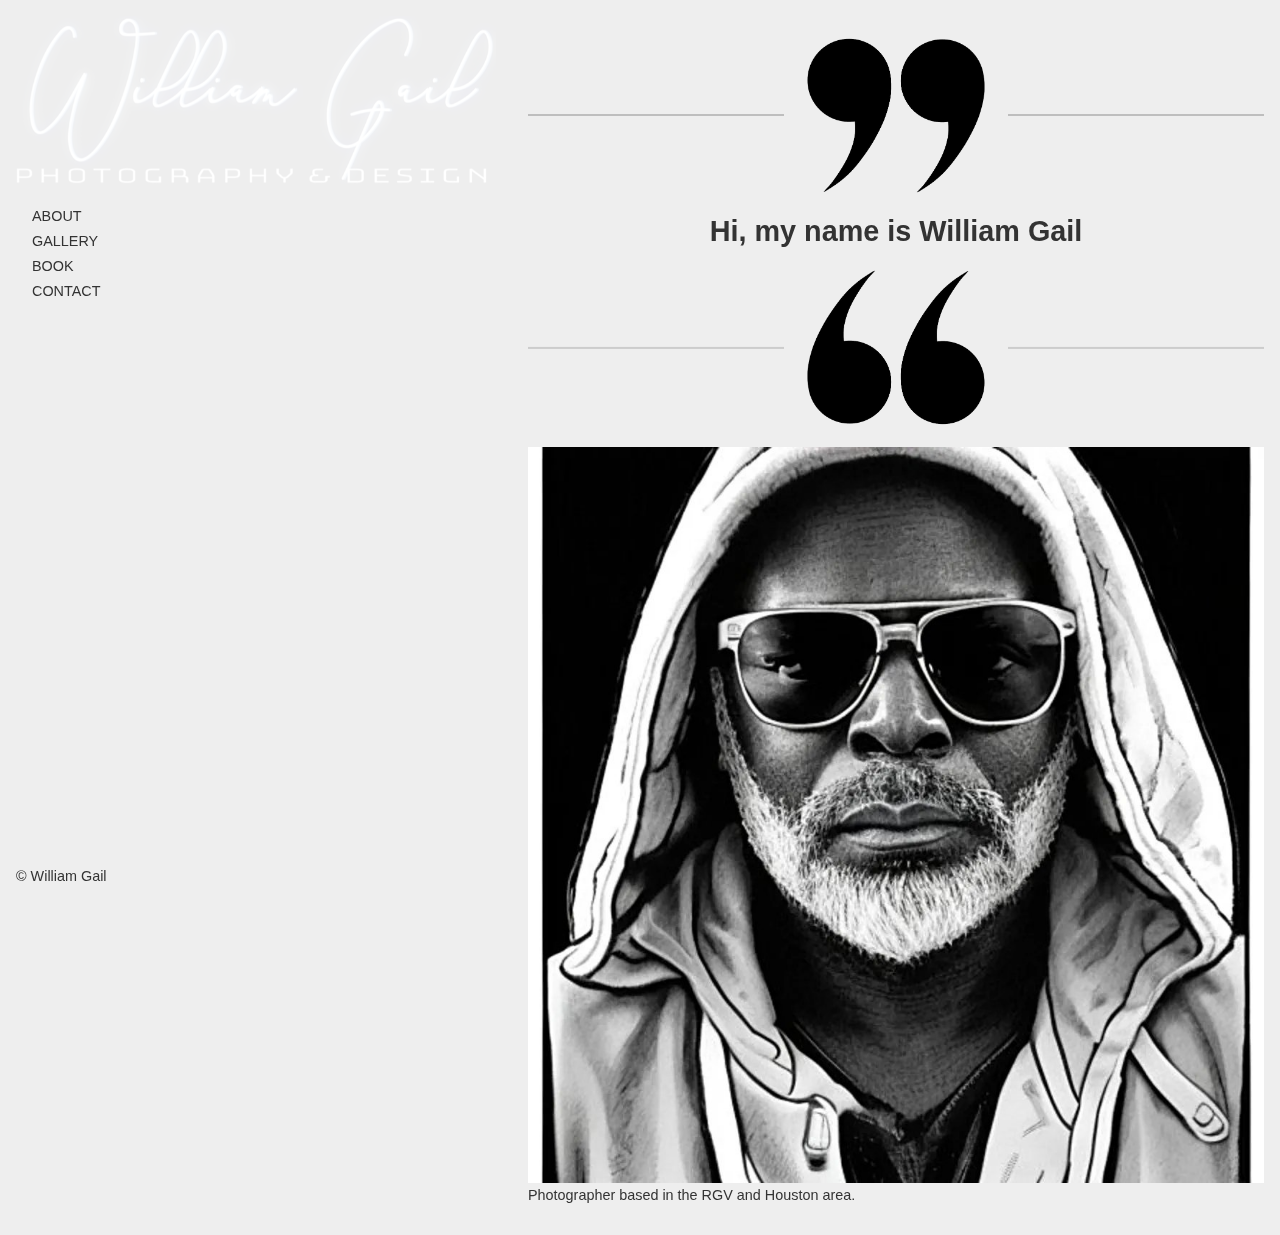
==== about.html @ f0169b49 "init" ====
<html lang="en">
<head>
    <meta charset="UTF-8">
    <meta name="viewport" content="width=device-width, initial-scale=1.0">
    <title>About | William Gail Photography & Design</title>
    <link rel="stylesheet" href="style.css">
</head>
<body class="sidepage">
    <header>
        <div class="logo-container difference">
            <a href="index.html">
                <img class="logo" src="photos/logo.jpg" alt="William Gail Photography and Design Logo">
            </a>
        </div>
        <nav>
            <ul class="nav-link">
                <li><a href="about.html">about</a></li>
                <li><a href="gallery.html">gallery</a></li>
                <li><a href="book.html">book</a></li>
                <li><a href="contact.html">contact</a></li>
            </ul>
        </nav>
    </header>
    <main id="contact-main">
        <section class="about-introduction">
            <div class="quote-divisor">
                <div class="divisor"></div>
                <img src="photos/quote.png" alt="quote">
                <div class="divisor"></div>
            </div>
            <h1 class="center">Hi, my name is William Gail</h1>
            <div class="quote-divisor close-quote">
                <div class="divisor"></div>
                <img src="photos/quote.png" alt="quote">
                <div class="divisor"></div>
            </div>
            <img src="photos/WilliamGailHeadshot.jpg" alt="headshot of William Gail">
            <p>Photographer based in the RGV and Houston area.</p>
        </section>
    </main>
    <footer><p class="copyright">&copy; William Gail</p></footer>
</body>
</html>
---- style.css ----
:root {
    --coal: #333;
    --mediumgray: #ccc;
    --quartz: #eee;
}
*, *::before, *::after {
    padding: 0;
    margin: 0;
    box-sizing: border-box;
}
body {
    font-family: sans-serif;
    font-size: 1.12rem;
    background-color: var(--coal);
    overflow: clip;
    color: var(--quartz);
}
header, nav {
    padding: 1rem;
}
footer {
    padding-inline: 1rem;
}
a, a:active, a:visited {
    color: inherit;
    text-decoration: none;
}
img {
    max-width: 100%;
}

li::marker {
    color: transparent;
}

h1, h2, h3 {
    margin-block: 0.25rem;
}
p {
    margin-block: 0.25rem 1rem;
}

.nav-link li{
    margin-block: 0.55rem;
}
.nav-link a {
    position: relative;
    text-transform: uppercase;
}
.nav-link a::after {
    content: '';
    position: absolute;
    background-color: var(--quartz);
    height: 2px;
    width: 0%;
    left: 0;
    bottom: 0;
    transition: width 500ms ease-in-out;
}
.nav-link a:hover::after {
    width: 100%;
}
.nav-link a:not(:hover)::after {
    transition: width 500ms ease-in-out;
}
.hide {
    opacity: 0;
}
.logo {
    object-fit: scale-down;
}
.screen {
    mix-blend-mode: screen;
}
.divisor-sm {
    width: 30%;
    height: 2px;
    background-color: var(--mediumgray);
    mix-blend-mode: multiply;
}
.divisor {
    width: 100%;
    height: 2px;
    background-color: var(--mediumgray);
    mix-blend-mode: multiply;
}
.center {
    text-align: center;
}
.quote-divisor {
    display: flex;
    align-items: center;
    margin-block: 0.75rem;
}
.quote-divisor img {
    width: 30.33%;
}
.close-quote {
    transform: rotate(180deg);
}
#mainpage-gallery {
    display: grid;
    height: 100%;
    width: 100%;
    grid-template-rows: 1 auto;
    grid-template-columns: 1 auto;
}
#mainpage-gallery img {
    grid-row: 1;
    grid-column: 1;
    min-width: 100%;
    min-height: 100%;
    transition: opacity 500ms;
    object-fit: cover;
}
#mainpage {
    height: 100%;
    width: 100%;
    display: grid;
    grid-template-columns: 100%;
    grid-template-rows: 35%, 35%, 30%;
}
#mainpage header {
    grid-row: 1;
    grid-column: 1;
    width: 55%;
    height: 55%;

    display: flex;
    flex-direction: column;
    gap: 1.15rem;
    z-index: 10;
}
#mainpage nav {
    grid-row: 2;
    grid-column: 1;
    z-index: 10;
    background-image: linear-gradient(90deg, rgba(0, 0, 0, 0.15) 10%, transparent 45%);
}

#mainpage main {
    grid-row: 1/4;
    grid-column: 1;
}

#mainpage footer {
    grid-row: 3;
    grid-column: 1;
    position: absolute;
    bottom: 0;
}

.sidepage {
    background-color: var(--quartz);
    color: var(--coal);

    display: grid;
    grid-template-columns: 40% 60%;
    grid-template-rows: 1;
    font-size: 0.90rem;

    height: 100%;
    width: 100%;
}
.difference {
    mix-blend-mode: screen;
}
.sidepage header{
    display: flex;
    flex-direction: column;
    grid-row: 1;
    grid-column: 1;
    height: 100%;
}

.sidepage main {
    height: 100%;
    width: 100%;
    padding: 1rem;
    grid-row: 1;
    grid-column: 2;
}
.sidepage footer {
    grid-row: 1;
    grid-column: 1;
    z-index: 5;
    position: absolute;
    bottom: 0;
    left: 0;
}
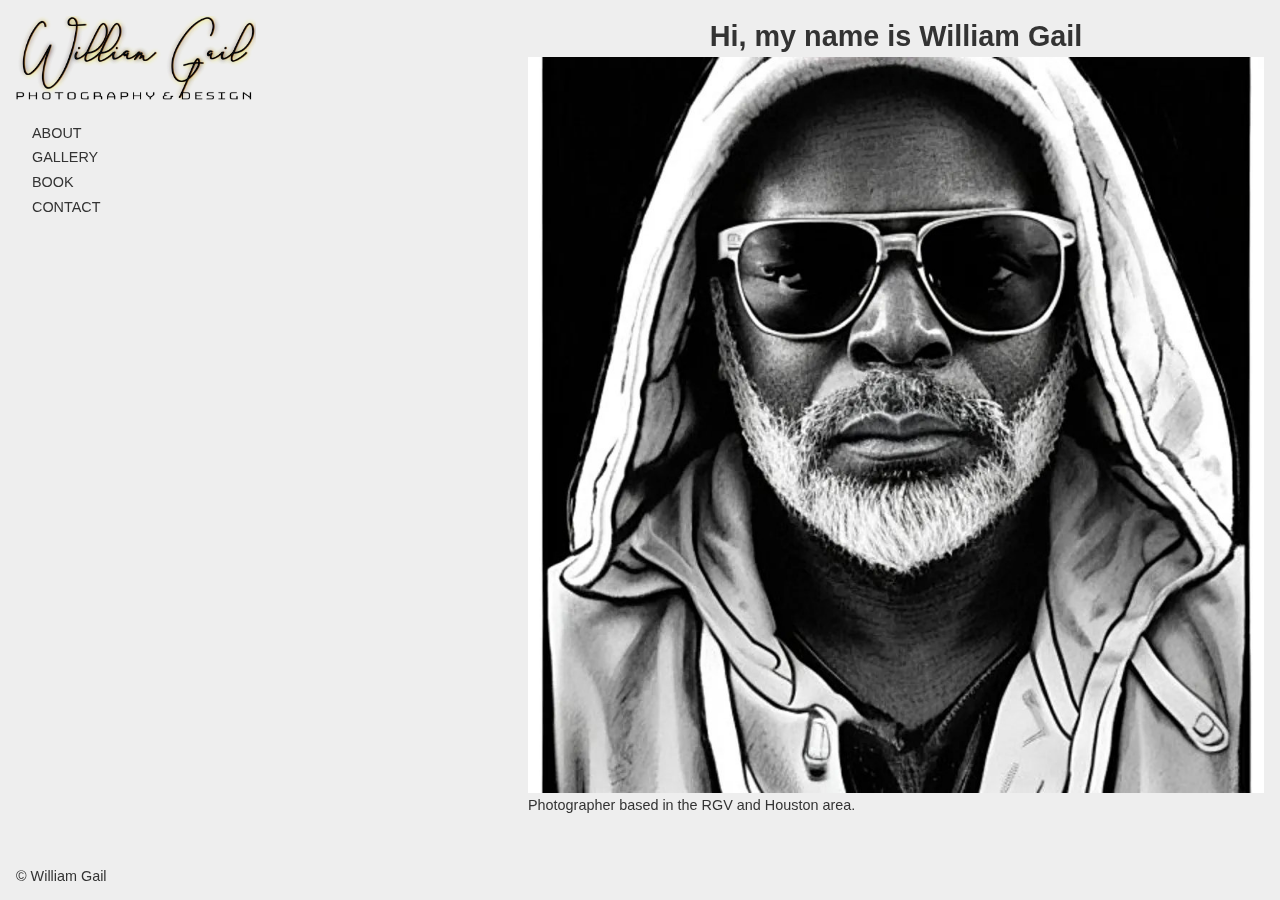
==== commit 4996af6e: "added images" ====
--- a/about.html
+++ b/about.html
@@ -22,18 +22,7 @@
         </nav>
     </header>
     <main id="contact-main">
-        <section class="about-introduction">
-            <div class="quote-divisor">
-                <div class="divisor"></div>
-                <img src="photos/quote.png" alt="quote">
-                <div class="divisor"></div>
-            </div>
             <h1 class="center">Hi, my name is William Gail</h1>
-            <div class="quote-divisor close-quote">
-                <div class="divisor"></div>
-                <img src="photos/quote.png" alt="quote">
-                <div class="divisor"></div>
-            </div>
             <img src="photos/WilliamGailHeadshot.jpg" alt="headshot of William Gail">
             <p>Photographer based in the RGV and Houston area.</p>
         </section>
--- a/style.css
+++ b/style.css
@@ -68,6 +68,9 @@
 }
 .logo {
     object-fit: scale-down;
+}
+.logo-container {
+    max-width: 15rem;
 }
 .screen {
     mix-blend-mode: screen;
@@ -163,7 +166,7 @@
     width: 100%;
 }
 .difference {
-    mix-blend-mode: screen;
+    mix-blend-mode: difference;
 }
 .sidepage header{
     display: flex;
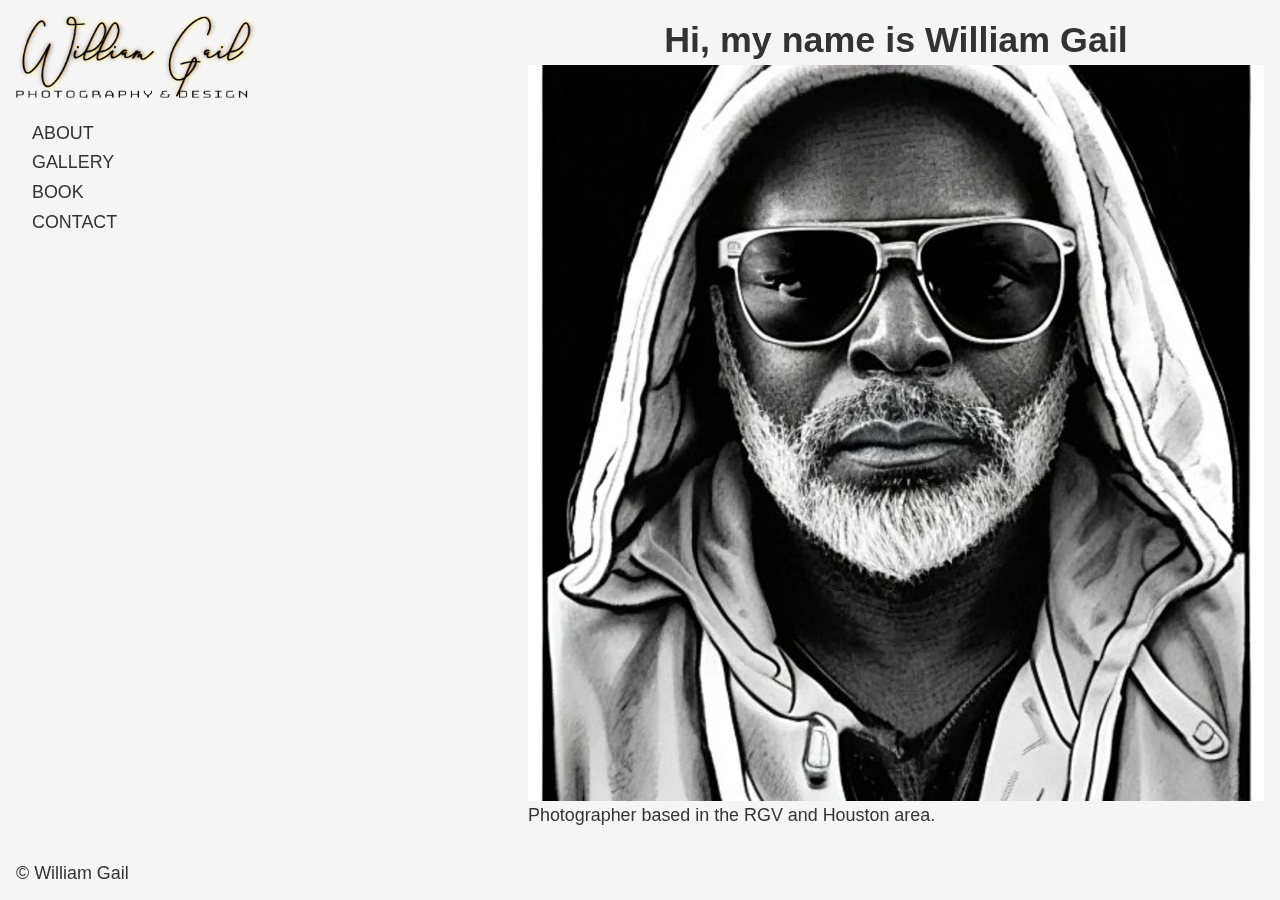
==== commit 9c43406a: "gallery population" ====
--- a/about.html
+++ b/about.html
@@ -9,7 +9,7 @@
     <header>
         <div class="logo-container difference">
             <a href="index.html">
-                <img class="logo" src="photos/logo.jpg" alt="William Gail Photography and Design Logo">
+                <img class="logo" src="photos/logo.png" alt="William Gail Photography and Design Logo">
             </a>
         </div>
         <nav>
--- a/style.css
+++ b/style.css
@@ -1,7 +1,7 @@
 :root {
     --coal: #333;
     --mediumgray: #ccc;
-    --quartz: #eee;
+    --quartz: #f5f5f5;
 }
 *, *::before, *::after {
     padding: 0;
@@ -54,7 +54,7 @@
     height: 2px;
     width: 0%;
     left: 0;
-    bottom: 0;
+    bottom: -0.1rem;
     transition: width 500ms ease-in-out;
 }
 .nav-link a:hover::after {
@@ -101,6 +101,53 @@
 .close-quote {
     transform: rotate(180deg);
 }
+.cover {
+    filter:grayscale(1) brightness(1.25);
+}
+.gallery-container:hover .cover {
+    filter: none;
+}
+.cover.active {
+    filter: none;
+}
+.hidden {
+    opacity: 0;
+}
+.gallery-container {
+    position: relative;
+    overflow: clip;
+    aspect-ratio: 16/9;
+}
+.gallery-container img {
+    transition: 300ms ease-in-out;
+}
+.gallery-container.active {
+    overflow: visible;
+}
+.gallery-container::after {
+    content: '';
+    position: absolute;
+    bottom: 0;
+    left: 0;
+    height: 100%;
+    width: 100%;
+    background-image: linear-gradient(to top, rgba(0, 0, 0, 0.15), transparent);
+    mix-blend-mode: multiply;
+    z-index: 1;
+}
+.gallery-container button{
+    background-color: transparent;
+    text-decoration: underline;
+    color: var(--quartz);
+    border: none;
+    cursor: pointer;
+    font-size: 1.12rem;
+    position: absolute;
+    bottom: 0;
+    right: 0;
+    mix-blend-mode: screen;
+    z-index: 10;
+}
 #mainpage-gallery {
     display: grid;
     height: 100%;
@@ -175,7 +222,9 @@
     grid-column: 1;
     height: 100%;
 }
-
+.sidepage .nav-link a::after {
+    background-color: var(--coal);
+}
 .sidepage main {
     height: 100%;
     width: 100%;
@@ -191,3 +240,9 @@
     bottom: 0;
     left: 0;
 }
+@media (min-width: 500px) {
+    .sidepage {
+        font-size: 1.12rem;
+    }
+
+}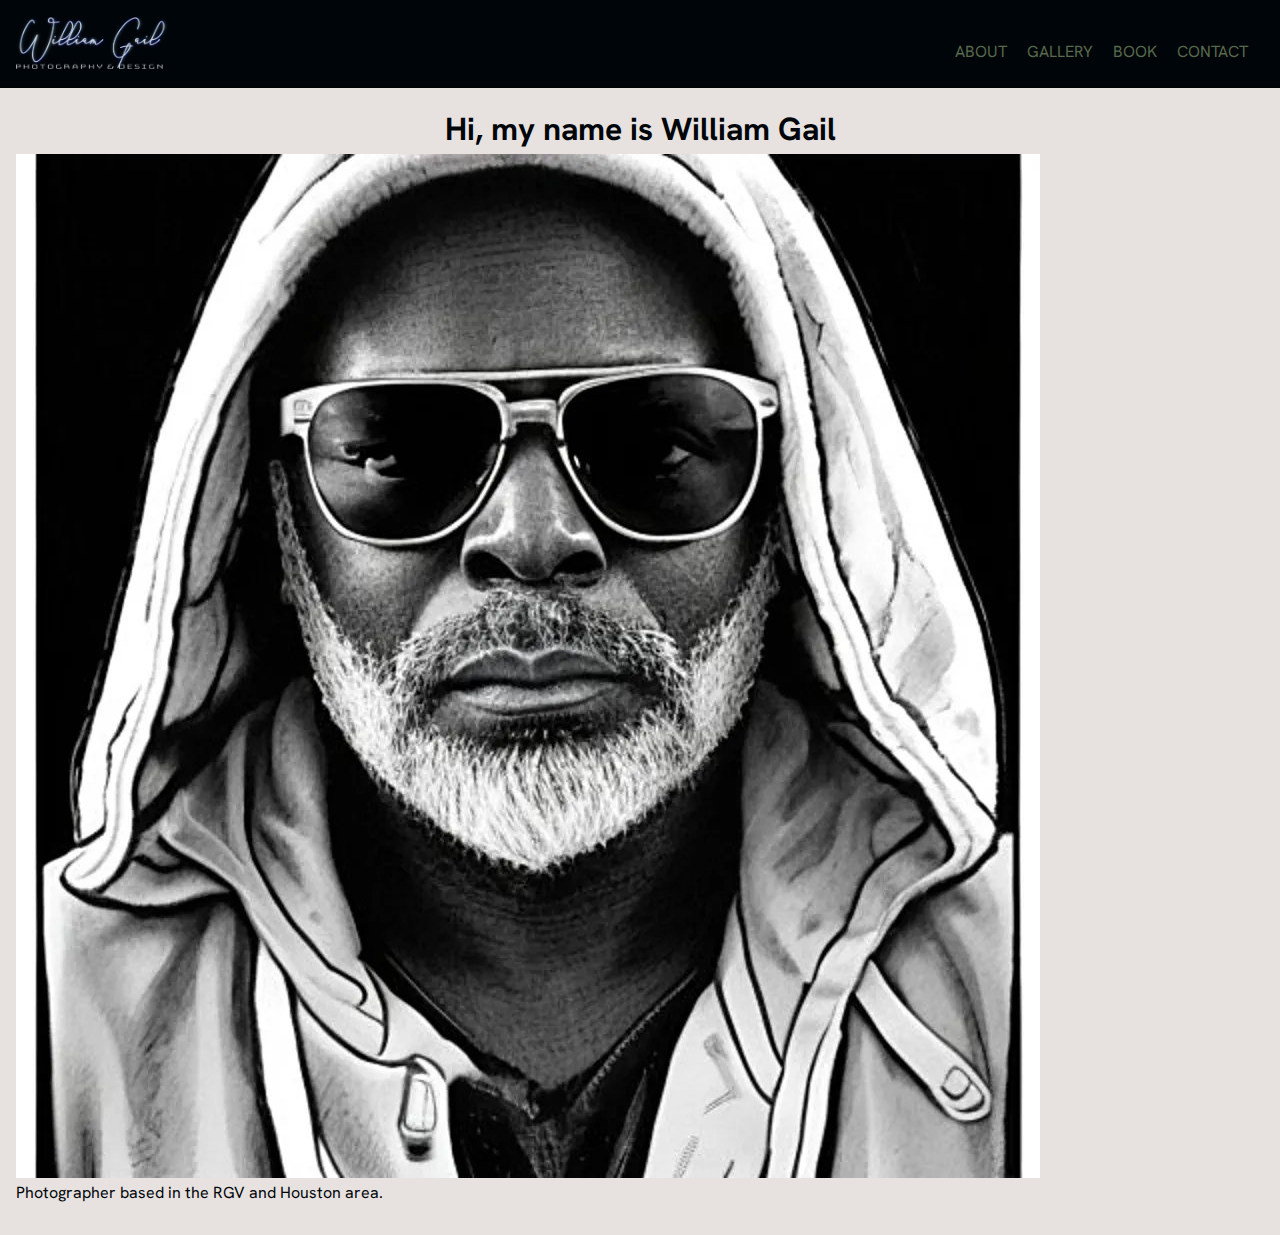
==== commit af4d8c5e: "added mobile animations" ====
--- a/about.html
+++ b/about.html
@@ -6,7 +6,7 @@
     <link rel="stylesheet" href="style.css">
 </head>
 <body class="sidepage">
-    <header>
+    <header name="top" class="darkest-background">
         <div class="logo-container difference">
             <a href="index.html">
                 <img class="logo" src="photos/logo.png" alt="William Gail Photography and Design Logo">
@@ -27,6 +27,27 @@
             <p>Photographer based in the RGV and Houston area.</p>
         </section>
     </main>
-    <footer><p class="copyright">&copy; William Gail</p></footer>
+    <footer name="footer">
+        <div class="flex footer-spread darker-background">
+            <p class="smaller-font">William Gail Photography & Design is a south Texas based photographer specializing in weddings, quinceañeras, and portrait based in the Rio Grande Valley. Now booking.
+            </p>
+            <div class="logo-container">
+                <a href="index.html">
+                    <img class="difference" src="photos/logo.png" alt="william gail photography and design logo" class="logo">
+                </a>
+                
+            </div>
+            <ul class="directory nav-link">
+                <li><a href="index.html">Home</a></li>
+                <li><a href="index.html">Gallery</a></li>
+                <li><a href="mailto:williamgailphotography@gmail.com&subject=Photography%20Services%20Inquiry">Inquire</a></li>
+                <li><a href="book.html">Investment</a></li>
+            </ul>
+        </div>
+        <div class="flex space-between darkest-background">
+            <p class="copyright">&copy; William Gail</p>
+            <p class="back-to-top"><a href="#top">back to the top &uparrow;</a></p>
+        </div>
+    </footer>
 </body>
 </html>--- a/style.css
+++ b/style.css
@@ -1,24 +1,51 @@
+@import url('https://fonts.googleapis.com/css2?family=Hanken+Grotesk:ital,wght@0,100..900;1,100..900&display=swap');
+@import url('https://fonts.googleapis.com/css2?family=Lexend:wght@100..900&display=swap');
+
+@keyframes slideUp {
+    0% {
+        transform: translateY(100%);
+    }
+    100% {
+        opacity: 1;
+        transform: translateY(0);
+    }
+}
+@keyframes slideIn {
+    0% {
+        transform: translateX(-100%);
+    }
+    100% {
+        opacity: 1;
+        transform: translateX(0);
+    }
+}
 :root {
-    --coal: #333;
-    --mediumgray: #ccc;
-    --quartz: #f5f5f5;
+    --coal: #000509;
+    --mediumgray: #58694C;
+    --quartz: #E7E2DF;
+    --darkergray: #13292C;
+    --accent1: #B16B48;
 }
 *, *::before, *::after {
     padding: 0;
     margin: 0;
     box-sizing: border-box;
 }
+html {
+    scroll-behavior: smooth;
+}
 body {
-    font-family: sans-serif;
-    font-size: 1.12rem;
+    font-family: 'Hanken Grotesk', sans-serif;
+    font-size: 1rem;
     background-color: var(--coal);
     overflow: clip;
     color: var(--quartz);
+    position: relative;
 }
 header, nav {
     padding: 1rem;
 }
-footer {
+footer > * {
     padding-inline: 1rem;
 }
 a, a:active, a:visited {
@@ -70,8 +97,10 @@
     object-fit: scale-down;
 }
 .logo-container {
-    max-width: 15rem;
-}
+    max-width: 9.5rem;
+    filter: grayscale(0.75);
+}
+
 .screen {
     mix-blend-mode: screen;
 }
@@ -90,64 +119,72 @@
 .center {
     text-align: center;
 }
-.quote-divisor {
-    display: flex;
+.flex {
+    display: flex;
+}
+.space-between {
+    justify-content: space-between;
+}
+.no-interaction {
+    pointer-events: none;
+}
+.footer-spread {
+    display: grid;
+    grid-auto-columns: minmax(0,1fr);
+    grid-auto-flow: column;
     align-items: center;
-    margin-block: 0.75rem;
-}
-.quote-divisor img {
-    width: 30.33%;
-}
-.close-quote {
-    transform: rotate(180deg);
-}
-.cover {
-    filter:grayscale(1) brightness(1.25);
-}
-.gallery-container:hover .cover {
-    filter: none;
-}
-.cover.active {
-    filter: none;
-}
-.hidden {
+    justify-items: center;
+    background-color: --accent1;
+    padding-block: 1.75rem 1rem;
+}
+.entry {
+    transition: 350ms ease-in-out;
+}
+
+.entry:hover {
+    box-shadow: 0px 5px 15px rgba(0,0,0,0.65);
+}
+.entry img {
+    transition: 300ms ease-in-out;
     opacity: 0;
-}
-.gallery-container {
+    animation: 500ms linear forwards slideUp;
+}
+.entry img:hover {
+    transform: scale(1.2);
+    
+}
+#gallery-main {
+    display: flex;
+    flex-direction: row;
+    gap: 1em;
+    flex-wrap: wrap;
     position: relative;
+    justify-content: space-between;
+}
+.gallery-spread {
+    display: grid;
+    grid-auto-columns: minmax(10, 1fr);
+    grid-auto-flow: column;
+    gap: 0.75em;
+    max-height: 45vh;
     overflow: clip;
-    aspect-ratio: 16/9;
-}
-.gallery-container img {
-    transition: 300ms ease-in-out;
-}
-.gallery-container.active {
-    overflow: visible;
-}
-.gallery-container::after {
-    content: '';
-    position: absolute;
-    bottom: 0;
-    left: 0;
+}
+.gallery-spread > .entry > img {
     height: 100%;
     width: 100%;
-    background-image: linear-gradient(to top, rgba(0, 0, 0, 0.15), transparent);
-    mix-blend-mode: multiply;
-    z-index: 1;
-}
-.gallery-container button{
-    background-color: transparent;
-    text-decoration: underline;
-    color: var(--quartz);
-    border: none;
-    cursor: pointer;
-    font-size: 1.12rem;
-    position: absolute;
-    bottom: 0;
-    right: 0;
-    mix-blend-mode: screen;
-    z-index: 10;
-}
+    object-fit: cover;
+}
+.slideUp {
+    animation: 500ms linear forwards slideUp;
+}
+.staggerSlideIn li {
+    opacity: 0;
+    transform: translateX(-100%);
+    animation: 500ms linear forwards slideIn;
+    animation-timing-function: cubic-bezier(0.75, -0.015, 0.565, 1.055);
+    animation-delay: calc(0.15s * var(--i));
+}
+
 #mainpage-gallery {
     display: grid;
     height: 100%;
@@ -199,50 +236,103 @@
     position: absolute;
     bottom: 0;
 }
-
+.difference {
+    filter: brightness(0.85);
+}
+
+body.sidepage {
+    overflow-x: clip;
+    overflow-y: scroll;
+}
 .sidepage {
     background-color: var(--quartz);
     color: var(--coal);
 
-    display: grid;
-    grid-template-columns: 40% 60%;
-    grid-template-rows: 1;
-    font-size: 0.90rem;
-
-    height: 100%;
-    width: 100%;
-}
-.difference {
-    mix-blend-mode: difference;
+    display: flex;
+    flex-direction: column;
 }
 .sidepage header{
     display: flex;
     flex-direction: column;
-    grid-row: 1;
-    grid-column: 1;
-    height: 100%;
+    width: 100%;
+    border-bottom: 1px solid rgba(0,0,0,0.5);
+    padding-block: 1rem 0.25rem;
+    flex-wrap: wrap;
+    justify-content: center;
+    align-items: center;
+}
+.sidepage nav {
+    padding-block: 1rem 0;
+}
+.sidepage .nav-link {
+    display: flex;
+    gap: 20px;
+    justify-content: space-evenly;
 }
 .sidepage .nav-link a::after {
     background-color: var(--coal);
 }
 .sidepage main {
-    height: 100%;
+    min-height: 100%;
     width: 100%;
     padding: 1rem;
-    grid-row: 1;
-    grid-column: 2;
-}
+    background-color: var(--quartz);
+    z-index: 5;
+}
+
 .sidepage footer {
-    grid-row: 1;
-    grid-column: 1;
-    z-index: 5;
-    position: absolute;
+    position: fixed;
     bottom: 0;
-    left: 0;
-}
-@media (min-width: 500px) {
-    .sidepage {
-        font-size: 1.12rem;
-    }
-
+    z-index: 1;
+    border-top: 1px solid var(--mediumgray);
+}
+.sidepage footer .nav-link {
+    display: block;
+}
+
+.darker-background {
+    background-image: linear-gradient(rgba(0,0,0,0.3), var(--darkergray));
+    background-color: var(--darkergray);
+    color: var(--quartz);
+}
+.darker-background .nav-link a::after {
+    background-color: var(--quartz);
+}
+.darker-background .logo-container {
+    mix-blend-mode: screen;
+    filter: brightness(2);
+}
+.darker-background .logo-container:hover {
+    filter: brightness(2.75);
+}
+.darkest-background {
+    background-color: var(--coal);
+    color: var(--mediumgray);
+}
+.darkest-background .nav-link a:hover {
+    color: var(--quartz);
+}
+.darkest-background .nav-link a::after {
+    background-color: var(--quartz);
+}
+
+.smaller-font {
+    font-size: 0.75rem;
+}
+.back-to-top:hover {
+    color: var(--quartz);
+}
+
+@media (min-width: 510px) {
+    .sidepage .logo-container 
+    {
+        max-width: 9.5rem;
+    }
+    .sidepage header {
+        flex-direction: row;
+        align-items: center;
+        justify-content: space-between;
+
+        padding-block: 1em;
+    }
 }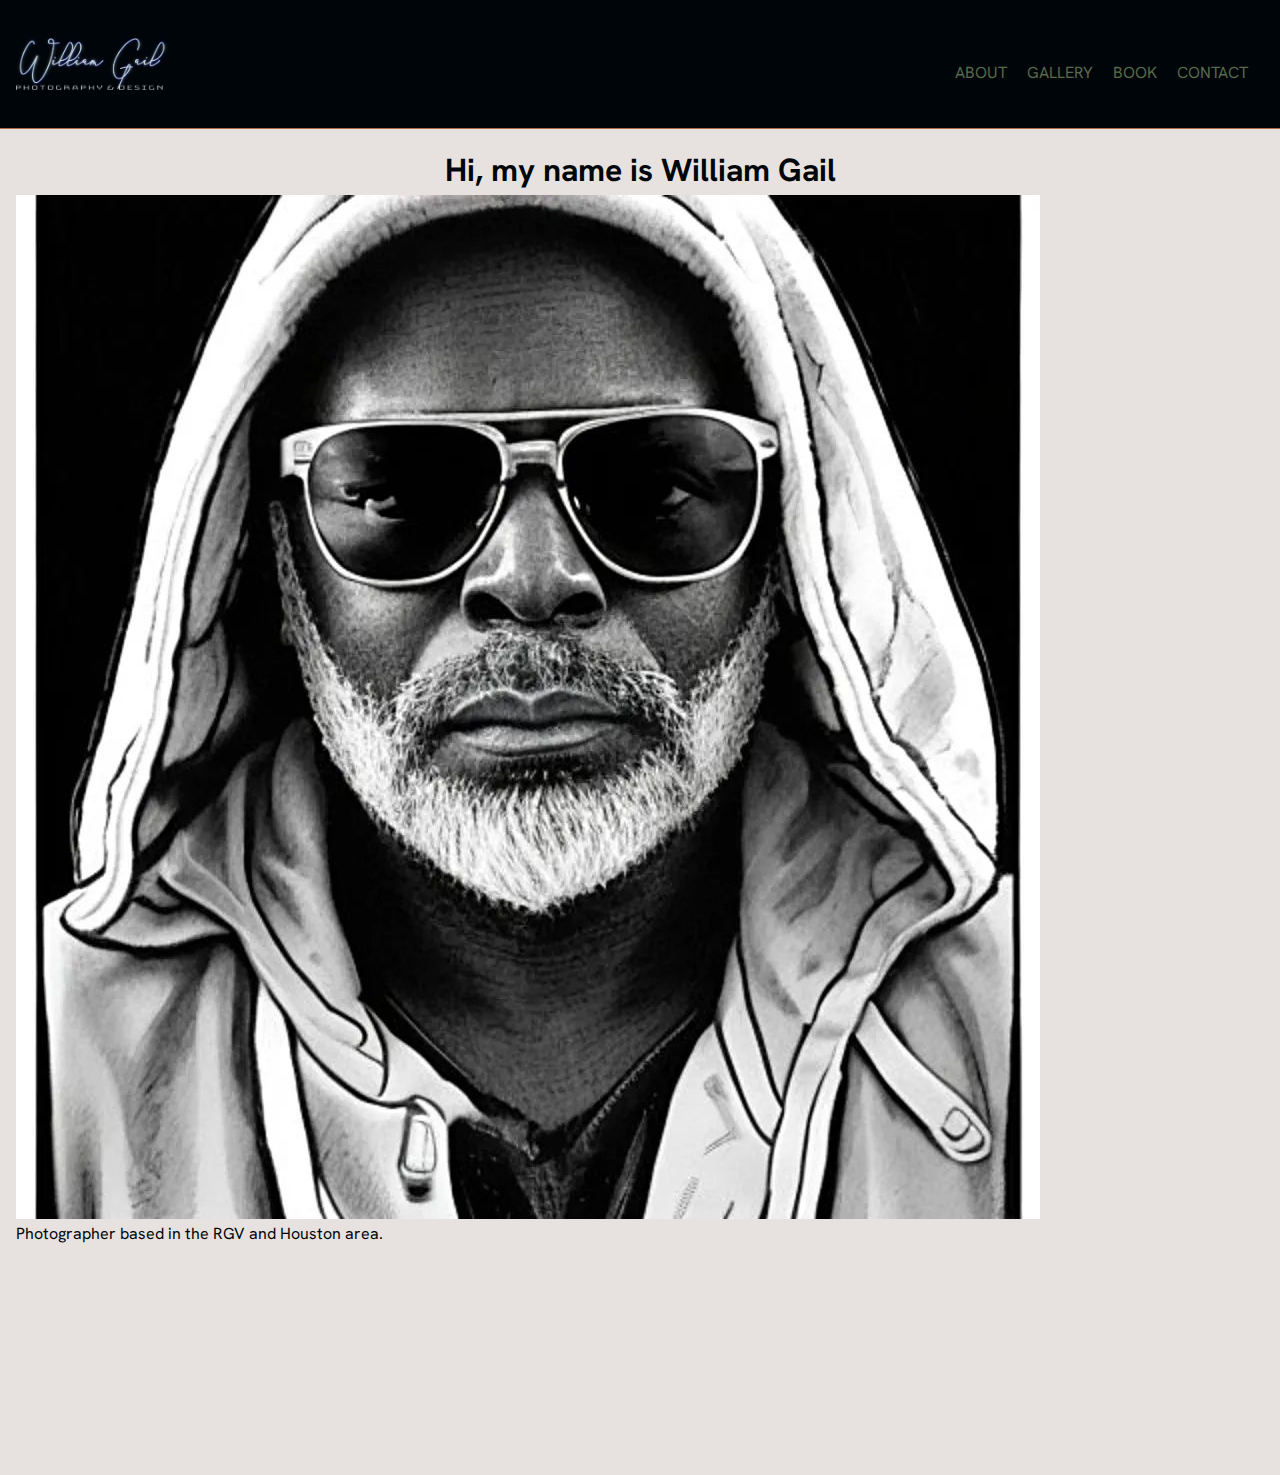
==== commit ffce1da4: "fixed all sites equally" ====
--- a/about.html
+++ b/about.html
@@ -27,6 +27,7 @@
             <p>Photographer based in the RGV and Houston area.</p>
         </section>
     </main>
+    <div class="whitespace"></div>
     <footer name="footer">
         <div class="flex footer-spread darker-background">
             <p class="smaller-font">William Gail Photography & Design is a south Texas based photographer specializing in weddings, quinceañeras, and portrait based in the Rio Grande Valley. Now booking.
@@ -49,5 +50,14 @@
             <p class="back-to-top"><a href="#top">back to the top &uparrow;</a></p>
         </div>
     </footer>
+    <script>
+        window.addEventListener("DOMContentLoaded", () => {
+            const footer = document.querySelector("footer");
+            const main = document.querySelector("main");
+            const whiteSpace = document.querySelector(".whitespace");
+            let footerHeight = footer.getBoundingClientRect().height;
+            whiteSpace.style.height = footerHeight + 'px';
+        });
+    </script>
 </body>
 </html>--- a/style.css
+++ b/style.css
@@ -255,7 +255,7 @@
     display: flex;
     flex-direction: column;
     width: 100%;
-    border-bottom: 1px solid rgba(0,0,0,0.5);
+    border-bottom: 1px solid var(--accent1);
     padding-block: 1rem 0.25rem;
     flex-wrap: wrap;
     justify-content: center;
@@ -333,6 +333,6 @@
         align-items: center;
         justify-content: space-between;
 
-        padding-block: 1em;
+        padding-block: 2.3em;
     }
 }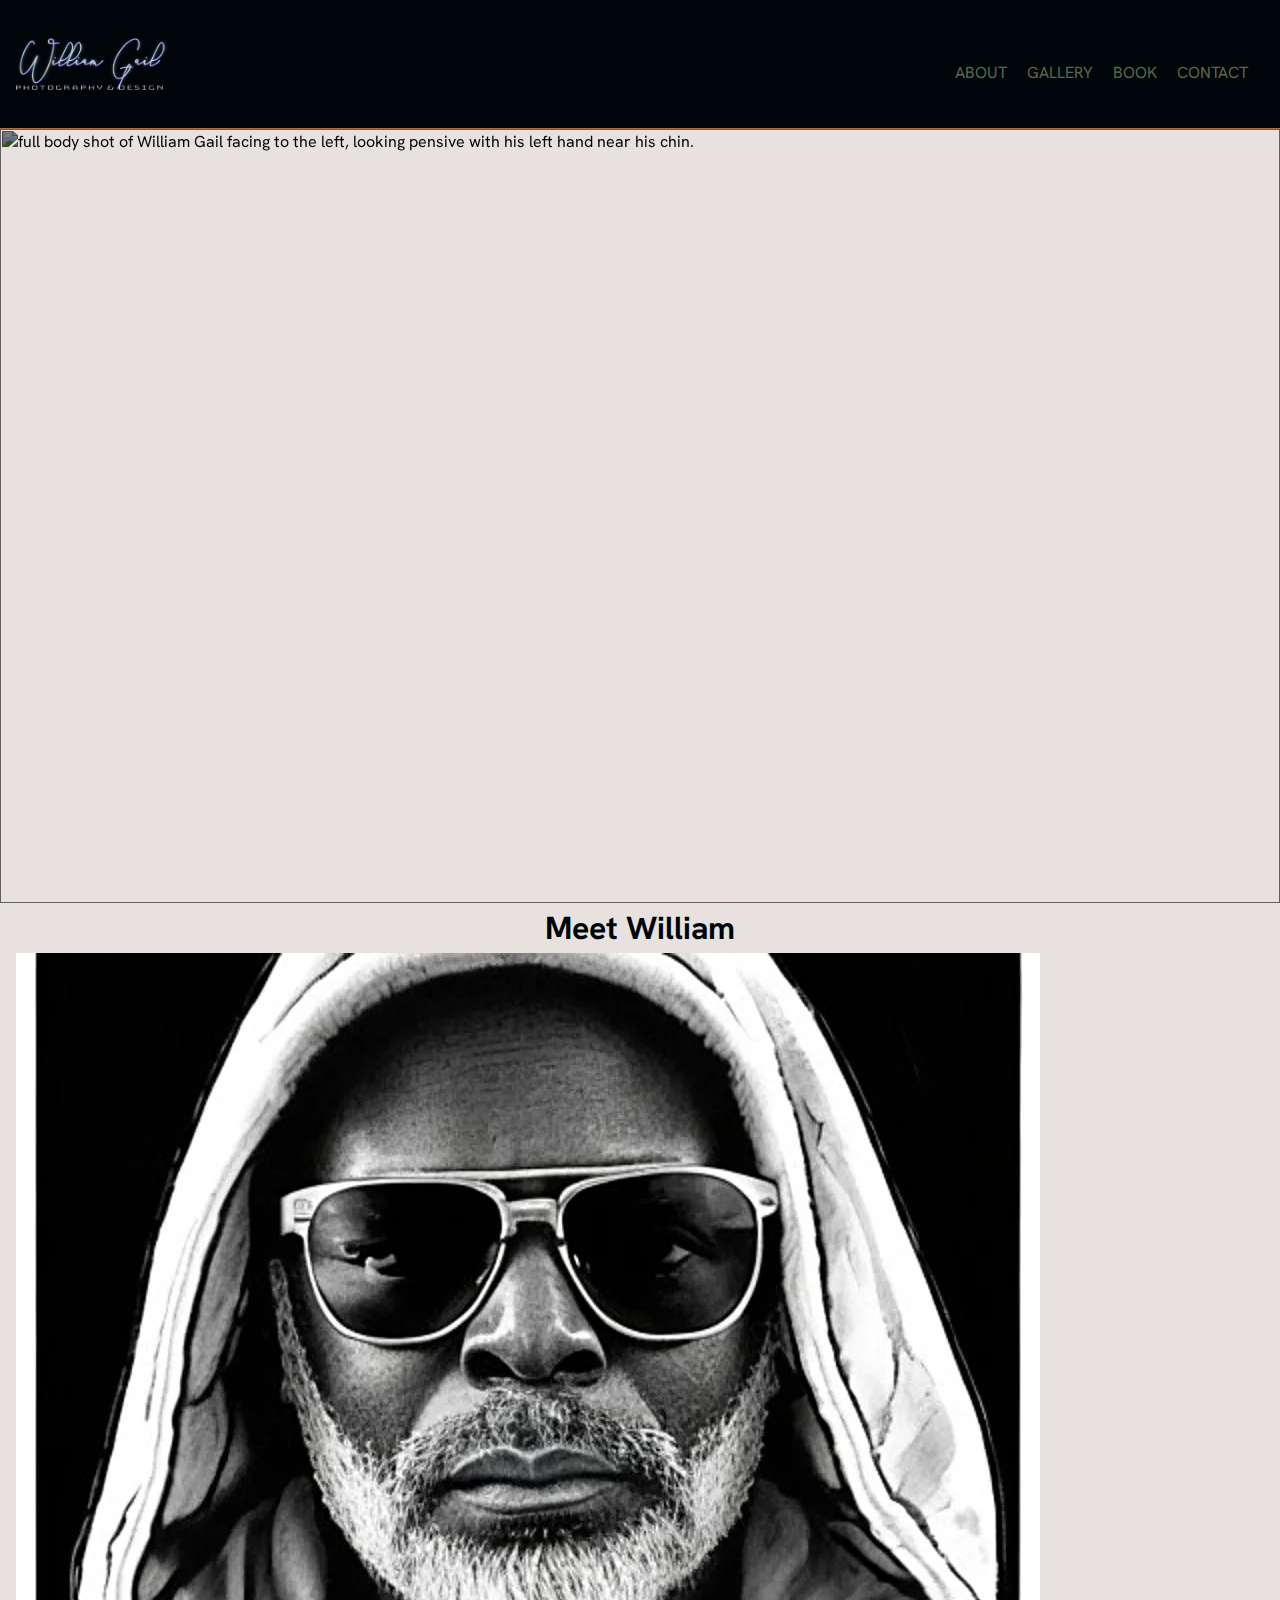
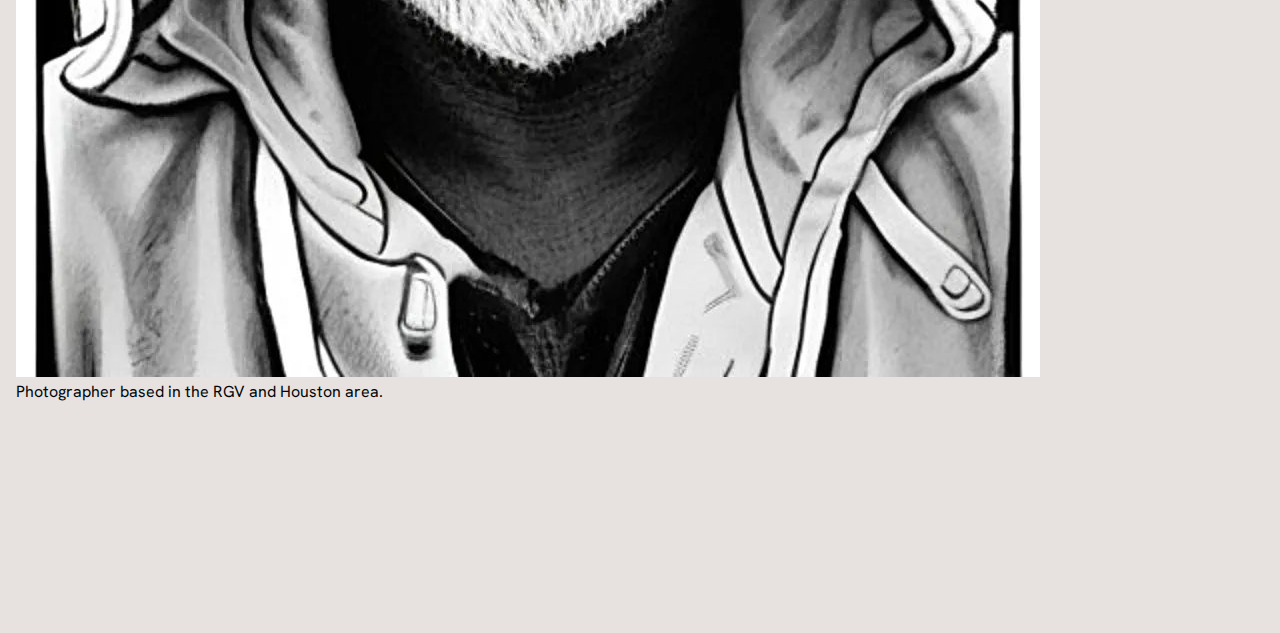
==== commit 2b10bd5f: "added banner" ====
--- a/about.html
+++ b/about.html
@@ -21,8 +21,16 @@
             </ul>
         </nav>
     </header>
+    
     <main id="contact-main">
-            <h1 class="center">Hi, my name is William Gail</h1>
+        <div class="mobile-banner">
+            <div class="banner-text">
+                <h1 class="uppercase">About</h1>
+                <h4><a href="index.html">Home</a> <span class="alternate-font">&bull;</span> About</h4>
+            </div>
+            <img src="photos/williamgailfullbodyshot.jpg" alt="full body shot of William Gail facing to the left, looking pensive with his left hand near his chin.">
+        </div>
+            <h1 class="center">Meet William</h1>
             <img src="photos/WilliamGailHeadshot.jpg" alt="headshot of William Gail">
             <p>Photographer based in the RGV and Houston area.</p>
         </section>
@@ -52,6 +60,10 @@
     </footer>
     <script>
         window.addEventListener("DOMContentLoaded", () => {
+            const headerHeight = document.querySelector("header").getBoundingClientRect().height;
+            const newMobileBannerHeight = window.innerHeight - headerHeight;
+            const mobileBanner = document.querySelector(".mobile-banner");
+            mobileBanner.style.height = newMobileBannerHeight + 'px';
             const footer = document.querySelector("footer");
             const main = document.querySelector("main");
             const whiteSpace = document.querySelector(".whitespace");
--- a/style.css
+++ b/style.css
@@ -275,7 +275,7 @@
 .sidepage main {
     min-height: 100%;
     width: 100%;
-    padding: 1rem;
+    padding: 1em;
     background-color: var(--quartz);
     z-index: 5;
 }
@@ -289,7 +289,39 @@
 .sidepage footer .nav-link {
     display: block;
 }
-
+.mobile-banner {
+    height: 100dvh;
+    margin: -1em -1em 0 -1em;
+
+    display: grid;
+    grid-template-columns: 1;
+    grid-template-rows: 1;
+
+}
+.mobile-banner img {
+    z-index: -1;
+    height: 100%;
+    object-fit: cover;
+    grid-column: 1;
+    grid-row: 1;
+    filter: brightness(0.5)
+}
+.uppercase {
+    text-transform: uppercase;
+}
+.banner-text {
+    text-align: center;
+    grid-column: 1;
+    grid-row: 1;
+    color: var(--quartz);
+    font-size: 2.5rem;
+    cursor: default;
+    align-self: center;
+}
+
+.alternate-font {
+    font-family: sans-serif;
+}
 .darker-background {
     background-image: linear-gradient(rgba(0,0,0,0.3), var(--darkergray));
     background-color: var(--darkergray);
